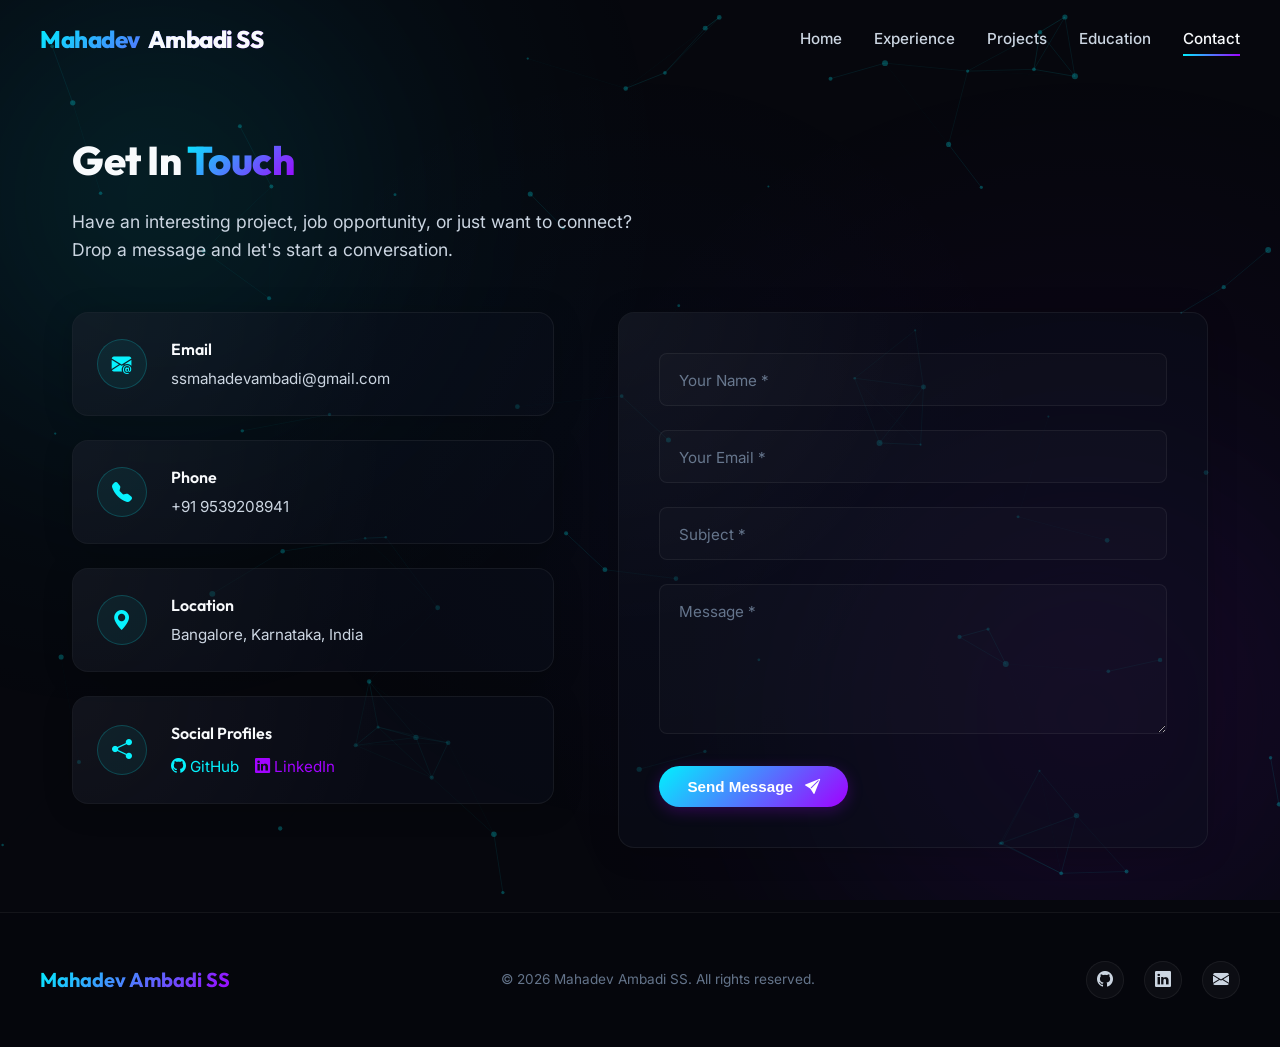
==== contact.html @ 2e487a55 "Inital Commit" ====
<!DOCTYPE html>
<html lang="en">
<head>
  <meta charset="UTF-8">
  <meta name="viewport" content="width=device-width, initial-scale=1.0">
  <meta name="description" content="Contact Mahadev Ambadi SS for collaboration, project inquiries, or software development opportunities.">
  <title>Mahadev Ambadi SS | Contact</title>
  <link rel="stylesheet" href="assets/css/style.css">
  <link rel="icon" type="image/png" href="assets/images/avatar.png">
</head>
<body>
  <!-- Dynamic Backgrounds -->
  <canvas id="bg-canvas"></canvas>
  <div class="aurora-bg">
    <div class="aurora-blob aurora-blob-1"></div>
    <div class="aurora-blob aurora-blob-2"></div>
  </div>

  <!-- Header / Navigation -->
  <header class="header-nav">
    <div class="nav-container">
      <a href="index.html" class="logo">Mahadev <span>Ambadi SS</span></a>
      <button class="nav-toggle" aria-label="Toggle Navigation">
        <i class="bi bi-list"></i>
      </button>
      <nav>
        <ul class="nav-menu">
          <li><a href="index.html" class="nav-link">Home</a></li>
          <li><a href="experience.html" class="nav-link">Experience</a></li>
          <li><a href="projects.html" class="nav-link">Projects</a></li>
          <li><a href="education.html" class="nav-link">Education</a></li>
          <li><a href="contact.html" class="nav-link active">Contact</a></li>
        </ul>
      </nav>
    </div>
  </header>

  <!-- Main Content -->
  <main class="page-fade-in">
    <section>
      <h2 class="section-title">Get In <span class="gradient-text">Touch</span></h2>
      <p class="section-subtitle">Have an interesting project, job opportunity, or just want to connect? Drop a message and let's start a conversation.</p>
      
      <div class="contact-wrapper">
        <!-- Contact Info Cards -->
        <div class="contact-info-cards">
          <!-- Email -->
          <div class="glass-card contact-info-card">
            <div class="contact-icon">
              <i class="bi bi-envelope-at-fill"></i>
            </div>
            <div class="contact-text">
              <h4>Email</h4>
              <p><a href="mailto:ssmahadevambadi@gmail.com">ssmahadevambadi@gmail.com</a></p>
            </div>
          </div>

          <!-- Phone -->
          <div class="glass-card contact-info-card">
            <div class="contact-icon">
              <i class="bi bi-telephone-fill"></i>
            </div>
            <div class="contact-text">
              <h4>Phone</h4>
              <p><a href="tel:+919539208941">+91 9539208941</a></p>
            </div>
          </div>

          <!-- Location -->
          <div class="glass-card contact-info-card">
            <div class="contact-icon">
              <i class="bi bi-geo-alt-fill"></i>
            </div>
            <div class="contact-text">
              <h4>Location</h4>
              <p>Bangalore, Karnataka, India</p>
            </div>
          </div>

          <!-- Socials Info -->
          <div class="glass-card contact-info-card">
            <div class="contact-icon">
              <i class="bi bi-share-fill"></i>
            </div>
            <div class="contact-text">
              <h4>Social Profiles</h4>
              <p style="margin-top: 0.5rem; display: flex; gap: 1rem;">
                <a href="https://github.com" target="_blank" style="color: var(--accent-cyan); display: inline-flex; align-items: center; gap: 0.25rem;"><i class="bi bi-github"></i> GitHub</a>
                <a href="https://linkedin.com" target="_blank" style="color: var(--accent-purple); display: inline-flex; align-items: center; gap: 0.25rem;"><i class="bi bi-linkedin"></i> LinkedIn</a>
              </p>
            </div>
          </div>
        </div>

        <!-- Contact Form -->
        <div class="glass-card">
          <form id="portfolio-contact-form" class="contact-form">
            <div class="form-group">
              <input type="text" id="contact-name" class="form-input" placeholder=" " required>
              <label for="contact-name">Your Name *</label>
            </div>
            
            <div class="form-group">
              <input type="email" id="contact-email" class="form-input" placeholder=" " required>
              <label for="contact-email">Your Email *</label>
            </div>
            
            <div class="form-group">
              <input type="text" id="contact-subject" class="form-input" placeholder=" " required>
              <label for="contact-subject">Subject *</label>
            </div>
            
            <div class="form-group">
              <textarea id="contact-message" class="form-input" placeholder=" " required></textarea>
              <label for="contact-message">Message *</label>
            </div>

            <button type="submit" class="btn btn-primary" style="align-self: flex-start;">Send Message <i class="bi bi-send-fill"></i></button>
          </form>
        </div>
      </div>
    </section>
  </main>

  <!-- Footer -->
  <footer>
    <div class="footer-container">
      <div class="footer-logo">Mahadev Ambadi SS</div>
      <p class="footer-copyright">&copy; 2026 Mahadev Ambadi SS. All rights reserved.</p>
      <div class="footer-socials">
        <a href="https://github.com" target="_blank" class="footer-social" aria-label="GitHub"><i class="bi bi-github"></i></a>
        <a href="https://linkedin.com" target="_blank" class="footer-social" aria-label="LinkedIn"><i class="bi bi-linkedin"></i></a>
        <a href="mailto:ssmahadevambadi@gmail.com" class="footer-social" aria-label="Email"><i class="bi bi-envelope-fill"></i></a>
      </div>
    </div>
  </footer>

  <!-- Scripts -->
  <script src="assets/js/main.js"></script>
</body>
</html>
---- assets/css/style.css ----
@import url('https://fonts.googleapis.com/css2?family=Inter:wght@300;400;500;600;700&family=Outfit:wght@400;500;600;700;800&display=swap');

/* --- DESIGN SYSTEM TOKENS --- */
:root {
  --bg-primary: #06070d;
  --bg-secondary: #0a0b12;
  --card-bg: rgba(13, 17, 30, 0.45);
  --card-border: rgba(255, 255, 255, 0.06);
  --card-border-glow: rgba(0, 242, 254, 0.15);
  --accent-cyan: #00f2fe;
  --accent-purple: #a100ff;
  --accent-blue: #2575fc;
  --accent-gradient: linear-gradient(135deg, var(--accent-cyan) 0%, var(--accent-purple) 100%);
  --accent-gradient-hover: linear-gradient(135deg, #05e6f2 0%, #8e00e0 100%);
  --text-primary: #f8fafc;
  --text-secondary: #cbd5e1;
  --text-muted: #64748b;
  --font-title: 'Outfit', sans-serif;
  --font-body: 'Inter', sans-serif;
  --transition-smooth: all 0.4s cubic-bezier(0.16, 1, 0.3, 1);
  --transition-fast: all 0.2s ease;
  --glow-shadow: 0 8px 32px 0 rgba(0, 242, 254, 0.1);
  --glass-blur: blur(16px);
}

/* --- RESET & GLOBAL STYLES --- */
* {
  box-sizing: border-box;
  margin: 0;
  padding: 0;
}

html {
  scroll-behavior: smooth;
  font-size: 16px;
  overflow-x: hidden;
}

body {
  background-color: var(--bg-primary);
  color: var(--text-primary);
  font-family: var(--font-body);
  line-height: 1.6;
  min-height: 100vh;
  position: relative;
  overflow-x: hidden;
  display: flex;
  flex-direction: column;
}

/* Scrollbar Customization */
::-webkit-scrollbar {
  width: 8px;
  height: 8px;
}
::-webkit-scrollbar-track {
  background: var(--bg-primary);
}
::-webkit-scrollbar-thumb {
  background: rgba(255, 255, 255, 0.1);
  border-radius: 4px;
}
::-webkit-scrollbar-thumb:hover {
  background: var(--accent-gradient);
}

a {
  color: inherit;
  text-decoration: none;
  transition: var(--transition-fast);
}

/* --- BACKGROUND ANIMATIONS --- */
#bg-canvas {
  position: fixed;
  top: 0;
  left: 0;
  width: 100%;
  height: 100%;
  z-index: -2;
  pointer-events: none;
}

.aurora-bg {
  position: fixed;
  top: 0;
  left: 0;
  width: 100%;
  height: 100%;
  z-index: -3;
  overflow: hidden;
  pointer-events: none;
  background: radial-gradient(circle at 10% 20%, rgba(0, 242, 254, 0.05) 0%, transparent 40%),
              radial-gradient(circle at 85% 70%, rgba(161, 0, 254, 0.06) 0%, transparent 45%),
              radial-gradient(circle at 50% 50%, rgba(37, 117, 252, 0.03) 0%, transparent 50%);
}

.aurora-blob {
  position: absolute;
  border-radius: 50%;
  filter: blur(80px);
  opacity: 0.35;
  animation: float-blob 25s infinite alternate ease-in-out;
  pointer-events: none;
}

.aurora-blob-1 {
  top: -10%;
  left: -10%;
  width: 45vw;
  height: 45vw;
  background: radial-gradient(circle, rgba(0, 242, 254, 0.2) 0%, rgba(37, 117, 252, 0.05) 70%);
}

.aurora-blob-2 {
  bottom: -15%;
  right: -10%;
  width: 50vw;
  height: 50vw;
  background: radial-gradient(circle, rgba(161, 0, 254, 0.22) 0%, rgba(0, 242, 254, 0.05) 70%);
  animation-delay: -5s;
  animation-duration: 30s;
}

@keyframes float-blob {
  0% {
    transform: translate(0, 0) scale(1) rotate(0deg);
  }
  50% {
    transform: translate(8%, 5%) scale(1.1) rotate(180deg);
  }
  100% {
    transform: translate(-5%, 10%) scale(0.9) rotate(360deg);
  }
}

/* --- HEADER / NAVIGATION --- */
.header-nav {
  position: fixed;
  top: 0;
  left: 0;
  width: 100%;
  padding: 1.25rem 2rem;
  z-index: 1000;
  transition: var(--transition-smooth);
}

.header-nav.scrolled {
  padding: 0.85rem 2rem;
  background: rgba(6, 7, 13, 0.75);
  backdrop-filter: var(--glass-blur);
  -webkit-backdrop-filter: var(--glass-blur);
  border-bottom: 1px solid var(--card-border);
  box-shadow: 0 10px 30px -10px rgba(0, 0, 0, 0.3);
}

.nav-container {
  max-width: 1200px;
  margin: 0 auto;
  display: flex;
  justify-content: space-between;
  align-items: center;
}

.logo {
  font-family: var(--font-title);
  font-size: 1.5rem;
  font-weight: 800;
  letter-spacing: -0.5px;
  background: var(--accent-gradient);
  -webkit-background-clip: text;
  -webkit-text-fill-color: transparent;
  display: flex;
  align-items: center;
  gap: 0.5rem;
}

.logo span {
  color: var(--text-primary);
  -webkit-text-fill-color: var(--text-primary);
}

.nav-menu {
  display: flex;
  list-style: none;
  gap: 2rem;
  align-items: center;
}

.nav-link {
  font-size: 0.95rem;
  font-weight: 500;
  color: var(--text-secondary);
  position: relative;
  padding: 0.5rem 0;
}

.nav-link::after {
  content: '';
  position: absolute;
  bottom: 0;
  left: 0;
  width: 0;
  height: 2px;
  background: var(--accent-gradient);
  transition: var(--transition-smooth);
}

.nav-link:hover, .nav-link.active {
  color: var(--text-primary);
}

.nav-link.active::after {
  width: 100%;
}

.nav-toggle {
  display: none;
  background: none;
  border: none;
  color: var(--text-primary);
  font-size: 1.5rem;
  cursor: pointer;
}

/* --- MAIN CONTAINER --- */
main {
  flex: 1;
  padding-top: 8rem; /* Offset for fixed header */
  max-width: 1200px;
  width: 100%;
  margin: 0 auto 4rem auto;
  padding-left: 2rem;
  padding-right: 2rem;
  z-index: 10;
}

/* Page transitions */
.page-fade-in {
  animation: fadeIn 0.6s cubic-bezier(0.16, 1, 0.3, 1) forwards;
}

@keyframes fadeIn {
  from {
    opacity: 0;
    transform: translateY(20px);
  }
  to {
    opacity: 1;
    transform: translateY(0);
  }
}

/* --- GLASSMOPHISM CARDS --- */
.glass-card {
  background: var(--card-bg);
  backdrop-filter: var(--glass-blur);
  -webkit-backdrop-filter: var(--glass-blur);
  border: 1px solid var(--card-border);
  border-radius: 16px;
  padding: 2.5rem;
  transition: var(--transition-smooth);
  box-shadow: 0 4px 30px rgba(0, 0, 0, 0.2);
  position: relative;
  overflow: hidden;
}

.glass-card::before {
  content: '';
  position: absolute;
  top: 0;
  left: 0;
  width: 100%;
  height: 100%;
  background: radial-gradient(800px circle at var(--mouse-x, 0) var(--mouse-y, 0), rgba(255, 255, 255, 0.04), transparent 40%);
  z-index: 1;
  pointer-events: none;
}

.glass-card:hover {
  border-color: var(--card-border-glow);
  box-shadow: 0 8px 30px rgba(0, 242, 254, 0.05);
  transform: translateY(-4px);
}

/* --- TITLES & HEADINGS --- */
.section-title {
  font-family: var(--font-title);
  font-size: 2.5rem;
  font-weight: 800;
  margin-bottom: 1rem;
  letter-spacing: -0.5px;
}

.gradient-text {
  background: var(--accent-gradient);
  -webkit-background-clip: text;
  -webkit-text-fill-color: transparent;
}

.section-subtitle {
  color: var(--text-secondary);
  font-size: 1.1rem;
  margin-bottom: 3rem;
  max-width: 600px;
}

/* --- BUTTONS --- */
.btn {
  display: inline-flex;
  align-items: center;
  gap: 0.75rem;
  padding: 0.75rem 1.75rem;
  border-radius: 30px;
  font-weight: 600;
  font-size: 0.95rem;
  cursor: pointer;
  transition: var(--transition-smooth);
  border: none;
}

.btn-primary {
  background: var(--accent-gradient);
  color: #fff;
  box-shadow: 0 4px 15px rgba(161, 0, 254, 0.25);
}

.btn-primary:hover {
  background: var(--accent-gradient-hover);
  box-shadow: 0 6px 20px rgba(161, 0, 254, 0.4);
  transform: translateY(-2px);
}

.btn-secondary {
  background: rgba(255, 255, 255, 0.05);
  color: var(--text-primary);
  border: 1px solid var(--card-border);
}

.btn-secondary:hover {
  background: rgba(255, 255, 255, 0.1);
  border-color: var(--accent-cyan);
  transform: translateY(-2px);
}

/* --- HERO SECTION (INDEX) --- */
.hero-wrapper {
  display: grid;
  grid-template-columns: 1.2fr 0.8fr;
  gap: 4rem;
  align-items: center;
  min-height: 65vh;
}

.hero-content {
  display: flex;
  flex-direction: column;
  align-items: flex-start;
}

.hero-tag {
  background: rgba(0, 242, 254, 0.08);
  border: 1px solid rgba(0, 242, 254, 0.2);
  color: var(--accent-cyan);
  padding: 0.4rem 1rem;
  border-radius: 30px;
  font-size: 0.85rem;
  font-weight: 600;
  letter-spacing: 1px;
  text-transform: uppercase;
  margin-bottom: 1.5rem;
}

.hero-title {
  font-family: var(--font-title);
  font-size: 4rem;
  font-weight: 800;
  line-height: 1.1;
  letter-spacing: -1.5px;
  margin-bottom: 1.5rem;
}

.hero-typed {
  font-size: 1.75rem;
  color: var(--text-secondary);
  margin-bottom: 2rem;
  height: 2.5rem;
  display: flex;
  align-items: center;
}

.typed-cursor {
  animation: blink 0.8s infinite;
  color: var(--accent-cyan);
  margin-left: 2px;
}

@keyframes blink {
  0%, 100% { opacity: 1; }
  50% { opacity: 0; }
}

.hero-desc {
  color: var(--text-secondary);
  font-size: 1.1rem;
  max-width: 580px;
  margin-bottom: 2.5rem;
}

.hero-buttons {
  display: flex;
  gap: 1.25rem;
}

.hero-img-container {
  display: flex;
  justify-content: center;
  align-items: center;
  position: relative;
}

.hero-img-glow {
  position: absolute;
  width: 105%;
  height: 105%;
  border-radius: 50%;
  background: var(--accent-gradient);
  filter: blur(25px);
  opacity: 0.3;
  z-index: 1;
  animation: pulse-glow 6s infinite alternate ease-in-out;
}

@keyframes pulse-glow {
  0% { transform: scale(0.98); opacity: 0.25; }
  100% { transform: scale(1.05); opacity: 0.4; }
}

.hero-img {
  width: 320px;
  height: 320px;
  border-radius: 50%;
  object-fit: cover;
  border: 4px solid rgba(255, 255, 255, 0.1);
  box-shadow: 0 15px 35px rgba(0,0,0,0.5);
  position: relative;
  z-index: 2;
  transition: var(--transition-smooth);
}

.hero-img:hover {
  border-color: var(--accent-cyan);
  transform: scale(1.02) rotate(1deg);
}

/* --- QUICK SKILLS SECTION --- */
.skills-brief-section {
  margin-top: 6rem;
}

.skills-grid {
  display: grid;
  grid-template-columns: repeat(auto-fit, minmax(280px, 1fr));
  gap: 2rem;
}

.skill-category-card {
  padding: 2rem;
}

.skill-category-card h3 {
  font-family: var(--font-title);
  font-size: 1.35rem;
  margin-bottom: 1.5rem;
  display: flex;
  align-items: center;
  gap: 0.75rem;
}

.skill-category-card h3 i {
  color: var(--accent-cyan);
}

.skill-tags {
  display: flex;
  flex-wrap: wrap;
  gap: 0.75rem;
}

.skill-tag {
  background: rgba(255, 255, 255, 0.04);
  border: 1px solid var(--card-border);
  border-radius: 8px;
  padding: 0.4rem 0.85rem;
  font-size: 0.85rem;
  font-weight: 500;
  transition: var(--transition-fast);
}

.skill-tag:hover {
  background: rgba(0, 242, 254, 0.06);
  border-color: rgba(0, 242, 254, 0.3);
  color: var(--accent-cyan);
  transform: translateY(-2px);
}

/* --- TIMELINE (EXPERIENCE) --- */
.timeline {
  position: relative;
  max-width: 900px;
  margin: 0 auto;
}

.timeline::after {
  content: '';
  position: absolute;
  width: 2px;
  background: rgba(255, 255, 255, 0.06);
  top: 0;
  bottom: 0;
  left: 50%;
  transform: translateX(-50%);
}

.timeline-item {
  padding: 1rem 3rem;
  position: relative;
  width: 50%;
  box-sizing: border-box;
}

.timeline-item-left {
  left: 0;
}

.timeline-item-right {
  left: 50%;
}

.timeline-dot {
  width: 16px;
  height: 16px;
  border-radius: 50%;
  background: var(--bg-primary);
  border: 3px solid var(--accent-cyan);
  position: absolute;
  top: 2rem;
  z-index: 5;
  box-shadow: 0 0 10px var(--accent-cyan);
  transition: var(--transition-fast);
}

.timeline-item-left .timeline-dot {
  right: -8px;
}

.timeline-item-right .timeline-dot {
  left: -8px;
}

.timeline-item:hover .timeline-dot {
  background: var(--accent-purple);
  border-color: var(--accent-purple);
  box-shadow: 0 0 15px var(--accent-purple);
}

.timeline-content {
  padding: 2rem;
  position: relative;
}

.timeline-date {
  font-weight: 600;
  font-size: 0.85rem;
  color: var(--accent-cyan);
  margin-bottom: 0.5rem;
  display: block;
}

.timeline-role {
  font-family: var(--font-title);
  font-size: 1.35rem;
  font-weight: 700;
  margin-bottom: 0.25rem;
}

.timeline-company {
  font-size: 1rem;
  color: var(--text-secondary);
  font-weight: 500;
  margin-bottom: 1.25rem;
  display: flex;
  align-items: center;
  gap: 0.5rem;
}

.timeline-company a {
  font-size: 0.8rem;
  background: rgba(255, 255, 255, 0.05);
  padding: 0.2rem 0.6rem;
  border-radius: 4px;
  color: var(--accent-purple);
  border: 1px solid rgba(161, 0, 254, 0.2);
}

.timeline-company a:hover {
  background: var(--accent-purple);
  color: #fff;
}

.timeline-bullets {
  list-style: none;
  color: var(--text-secondary);
  font-size: 0.92rem;
  display: flex;
  flex-direction: column;
  gap: 0.75rem;
}

.timeline-bullets li {
  position: relative;
  padding-left: 1.25rem;
}

.timeline-bullets li::before {
  content: '✦';
  position: absolute;
  left: 0;
  color: var(--accent-cyan);
  font-size: 0.8rem;
}

/* --- PROJECTS & ACHIEVEMENTS --- */
.portfolio-filters {
  display: flex;
  justify-content: center;
  gap: 1rem;
  margin-bottom: 3rem;
}

.filter-btn {
  background: rgba(255, 255, 255, 0.03);
  border: 1px solid var(--card-border);
  color: var(--text-secondary);
  padding: 0.6rem 1.5rem;
  border-radius: 30px;
  font-weight: 600;
  cursor: pointer;
  transition: var(--transition-fast);
}

.filter-btn:hover, .filter-btn.active {
  background: var(--accent-gradient);
  color: #fff;
  border-color: transparent;
  box-shadow: 0 4px 15px rgba(161, 0, 254, 0.2);
}

.projects-grid {
  display: grid;
  grid-template-columns: repeat(auto-fit, minmax(350px, 1fr));
  gap: 2.5rem;
  margin-bottom: 6rem;
}

.project-card {
  display: flex;
  flex-direction: column;
  height: 100%;
}

.project-status {
  position: absolute;
  top: 1.5rem;
  right: 1.5rem;
  font-size: 0.75rem;
  font-weight: 700;
  text-transform: uppercase;
  background: rgba(0, 242, 254, 0.08);
  color: var(--accent-cyan);
  padding: 0.25rem 0.75rem;
  border-radius: 4px;
  border: 1px solid rgba(0, 242, 254, 0.2);
  letter-spacing: 0.5px;
}

.project-title {
  font-family: var(--font-title);
  font-size: 1.5rem;
  font-weight: 700;
  margin-bottom: 1rem;
  margin-top: 0.5rem;
}

.project-desc {
  color: var(--text-secondary);
  font-size: 0.95rem;
  margin-bottom: 1.5rem;
  flex: 1;
}

.project-tech-list {
  display: flex;
  flex-wrap: wrap;
  gap: 0.5rem;
  margin-bottom: 1.5rem;
}

.project-tech {
  font-size: 0.8rem;
  background: rgba(255, 255, 255, 0.03);
  border: 1px solid var(--card-border);
  padding: 0.25rem 0.6rem;
  border-radius: 4px;
  color: var(--text-secondary);
}

.project-links {
  display: flex;
  gap: 1rem;
}

.project-link {
  display: inline-flex;
  align-items: center;
  gap: 0.5rem;
  font-size: 0.9rem;
  font-weight: 600;
  color: var(--accent-cyan);
}

.project-link:hover {
  color: var(--text-primary);
}

/* Achievements grid */
.achievements-grid {
  display: grid;
  grid-template-columns: repeat(auto-fit, minmax(280px, 1fr));
  gap: 2rem;
}

.achievement-card {
  text-align: center;
  padding: 2.5rem 2rem;
}

.achievement-icon {
  width: 60px;
  height: 60px;
  border-radius: 50%;
  background: rgba(161, 0, 254, 0.08);
  border: 1px solid rgba(161, 0, 254, 0.2);
  color: var(--accent-purple);
  display: flex;
  justify-content: center;
  align-items: center;
  font-size: 1.5rem;
  margin: 0 auto 1.5rem auto;
  transition: var(--transition-smooth);
}

.achievement-card:hover .achievement-icon {
  background: var(--accent-gradient);
  color: #fff;
  transform: rotate(360deg);
  box-shadow: 0 0 20px rgba(0, 242, 254, 0.3);
}

.achievement-value {
  font-family: var(--font-title);
  font-size: 2.25rem;
  font-weight: 800;
  color: var(--text-primary);
  margin-bottom: 0.5rem;
}

.achievement-label {
  color: var(--text-secondary);
  font-size: 1rem;
  font-weight: 500;
  margin-bottom: 0.5rem;
}

.achievement-detail {
  color: var(--text-muted);
  font-size: 0.85rem;
}

/* --- EDUCATION & CERTIFICATIONS --- */
.education-section {
  margin-bottom: 6rem;
}

.education-grid {
  display: grid;
  grid-template-columns: 1fr 1fr;
  gap: 2.5rem;
}

.education-card {
  display: flex;
  flex-direction: column;
}

.education-header {
  display: flex;
  justify-content: space-between;
  align-items: flex-start;
  margin-bottom: 1.5rem;
}

.education-title {
  font-family: var(--font-title);
  font-size: 1.5rem;
  font-weight: 700;
}

.education-duration {
  font-size: 0.85rem;
  font-weight: 600;
  color: var(--accent-cyan);
  background: rgba(0, 242, 254, 0.06);
  padding: 0.3rem 0.8rem;
  border-radius: 30px;
  border: 1px solid rgba(0, 242, 254, 0.2);
}

.education-inst {
  font-size: 1.05rem;
  color: var(--text-secondary);
  font-weight: 500;
  margin-bottom: 1rem;
}

.education-grade {
  font-size: 0.95rem;
  color: var(--text-primary);
  font-weight: 600;
  display: flex;
  align-items: center;
  gap: 0.5rem;
}

.education-grade span {
  color: var(--accent-purple);
}

/* Certifications Showcase */
.certifications-grid {
  display: grid;
  grid-template-columns: repeat(auto-fit, minmax(280px, 1fr));
  gap: 2rem;
}

.cert-card {
  display: flex;
  align-items: center;
  gap: 1.5rem;
  padding: 1.75rem;
}

.cert-icon {
  width: 50px;
  height: 50px;
  border-radius: 12px;
  background: rgba(255, 255, 255, 0.03);
  border: 1px solid var(--card-border);
  display: flex;
  justify-content: center;
  align-items: center;
  font-size: 1.5rem;
  color: var(--accent-cyan);
  flex-shrink: 0;
  transition: var(--transition-smooth);
}

.cert-card:hover .cert-icon {
  background: var(--accent-cyan);
  color: #06070d;
  box-shadow: 0 0 15px rgba(0, 242, 254, 0.4);
}

.cert-info h4 {
  font-family: var(--font-title);
  font-size: 1.1rem;
  font-weight: 600;
  margin-bottom: 0.25rem;
}

.cert-info p {
  color: var(--text-secondary);
  font-size: 0.85rem;
}

/* --- CONTACT SECTION --- */
.contact-wrapper {
  display: grid;
  grid-template-columns: 0.9fr 1.1fr;
  gap: 4rem;
  align-items: start;
}

.contact-info-cards {
  display: flex;
  flex-direction: column;
  gap: 1.5rem;
}

.contact-info-card {
  display: flex;
  align-items: center;
  gap: 1.5rem;
  padding: 1.5rem;
}

.contact-icon {
  width: 50px;
  height: 50px;
  border-radius: 50%;
  background: rgba(0, 242, 254, 0.06);
  border: 1px solid rgba(0, 242, 254, 0.2);
  color: var(--accent-cyan);
  display: flex;
  justify-content: center;
  align-items: center;
  font-size: 1.25rem;
  flex-shrink: 0;
}

.contact-info-card:hover .contact-icon {
  background: var(--accent-gradient);
  color: #fff;
  box-shadow: 0 0 15px rgba(0, 242, 254, 0.3);
}

.contact-text h4 {
  font-family: var(--font-title);
  font-weight: 600;
  font-size: 1rem;
  margin-bottom: 0.25rem;
}

.contact-text p, .contact-text a {
  color: var(--text-secondary);
  font-size: 0.95rem;
}

.contact-form {
  display: flex;
  flex-direction: column;
  gap: 1.5rem;
}

.form-group {
  position: relative;
  width: 100%;
}

.form-input {
  width: 100%;
  padding: 1rem 1.25rem;
  background: rgba(255, 255, 255, 0.02);
  border: 1px solid var(--card-border);
  border-radius: 8px;
  color: var(--text-primary);
  font-family: var(--font-body);
  font-size: 0.95rem;
  outline: none;
  transition: var(--transition-fast);
}

.form-input:focus {
  border-color: var(--accent-cyan);
  background: rgba(255, 255, 255, 0.04);
  box-shadow: 0 0 10px rgba(0, 242, 254, 0.1);
}

textarea.form-input {
  resize: vertical;
  min-height: 150px;
}

.form-group label {
  position: absolute;
  left: 1.25rem;
  top: 1rem;
  color: var(--text-muted);
  pointer-events: none;
  transition: var(--transition-fast);
  font-size: 0.95rem;
}

.form-input:focus ~ label,
.form-input:not(:placeholder-shown) ~ label {
  top: -0.6rem;
  left: 0.75rem;
  font-size: 0.75rem;
  color: var(--accent-cyan);
  background: var(--bg-primary);
  padding: 0 0.4rem;
  border-radius: 4px;
}

/* --- FOOTER --- */
footer {
  border-top: 1px solid var(--card-border);
  background: rgba(6, 7, 13, 0.9);
  padding: 3rem 2rem;
  margin-top: auto;
  z-index: 10;
}

.footer-container {
  max-width: 1200px;
  margin: 0 auto;
  display: flex;
  justify-content: space-between;
  align-items: center;
}

.footer-logo {
  font-family: var(--font-title);
  font-size: 1.25rem;
  font-weight: 700;
  background: var(--accent-gradient);
  -webkit-background-clip: text;
  -webkit-text-fill-color: transparent;
}

.footer-copyright {
  font-size: 0.85rem;
  color: var(--text-muted);
}

.footer-socials {
  display: flex;
  gap: 1.25rem;
}

.footer-social {
  width: 38px;
  height: 38px;
  border-radius: 50%;
  background: rgba(255, 255, 255, 0.03);
  border: 1px solid var(--card-border);
  display: flex;
  justify-content: center;
  align-items: center;
  color: var(--text-secondary);
  font-size: 1rem;
  transition: var(--transition-smooth);
}

.footer-social:hover {
  background: var(--accent-cyan);
  color: #06070d;
  box-shadow: 0 0 10px rgba(0, 242, 254, 0.3);
  transform: translateY(-2px);
}

/* --- RESPONSIVE BREAKPOINTS --- */
@media (max-width: 1024px) {
  main {
    padding-left: 1.5rem;
    padding-right: 1.5rem;
  }
  .hero-wrapper {
    gap: 2rem;
  }
  .hero-title {
    font-size: 3.25rem;
  }
  .contact-wrapper {
    gap: 2rem;
  }
}

@media (max-width: 900px) {
  .timeline::after {
    left: 20px;
  }
  .timeline-item {
    width: 100%;
    padding-left: 50px;
    padding-right: 0;
  }
  .timeline-item-right {
    left: 0;
  }
  .timeline-item-left .timeline-dot,
  .timeline-item-right .timeline-dot {
    left: 12px;
    right: auto;
  }
}

@media (max-width: 768px) {
  main {
    padding-top: 7rem;
  }
  .header-nav {
    padding: 1rem;
  }
  .nav-toggle {
    display: block;
    z-index: 1100;
  }
  .nav-menu {
    position: fixed;
    top: 0;
    right: -100%;
    width: 280px;
    height: 100vh;
    background: rgba(6, 7, 13, 0.95);
    backdrop-filter: var(--glass-blur);
    -webkit-backdrop-filter: var(--glass-blur);
    border-left: 1px solid var(--card-border);
    flex-direction: column;
    justify-content: center;
    gap: 3rem;
    transition: var(--transition-smooth);
    z-index: 1090;
  }
  .nav-menu.active {
    right: 0;
  }
  .hero-wrapper {
    grid-template-columns: 1fr;
    text-align: center;
    gap: 3rem;
  }
  .hero-content {
    align-items: center;
  }
  .hero-title {
    font-size: 2.75rem;
  }
  .hero-desc {
    margin: 0 auto 2rem auto;
  }
  .hero-buttons {
    justify-content: center;
  }
  .education-grid {
    grid-template-columns: 1fr;
  }
  .contact-wrapper {
    grid-template-columns: 1fr;
  }
  .footer-container {
    flex-direction: column;
    gap: 1.5rem;
    text-align: center;
  }
}

@media (max-width: 480px) {
  .hero-title {
    font-size: 2.25rem;
  }
  .hero-typed {
    font-size: 1.4rem;
  }
  .hero-img {
    width: 250px;
    height: 250px;
  }
  .section-title {
    font-size: 2rem;
  }
  .portfolio-filters {
    flex-wrap: wrap;
    gap: 0.5rem;
  }
  .filter-btn {
    padding: 0.5rem 1rem;
    font-size: 0.85rem;
  }
  .glass-card {
    padding: 1.5rem;
  }
}
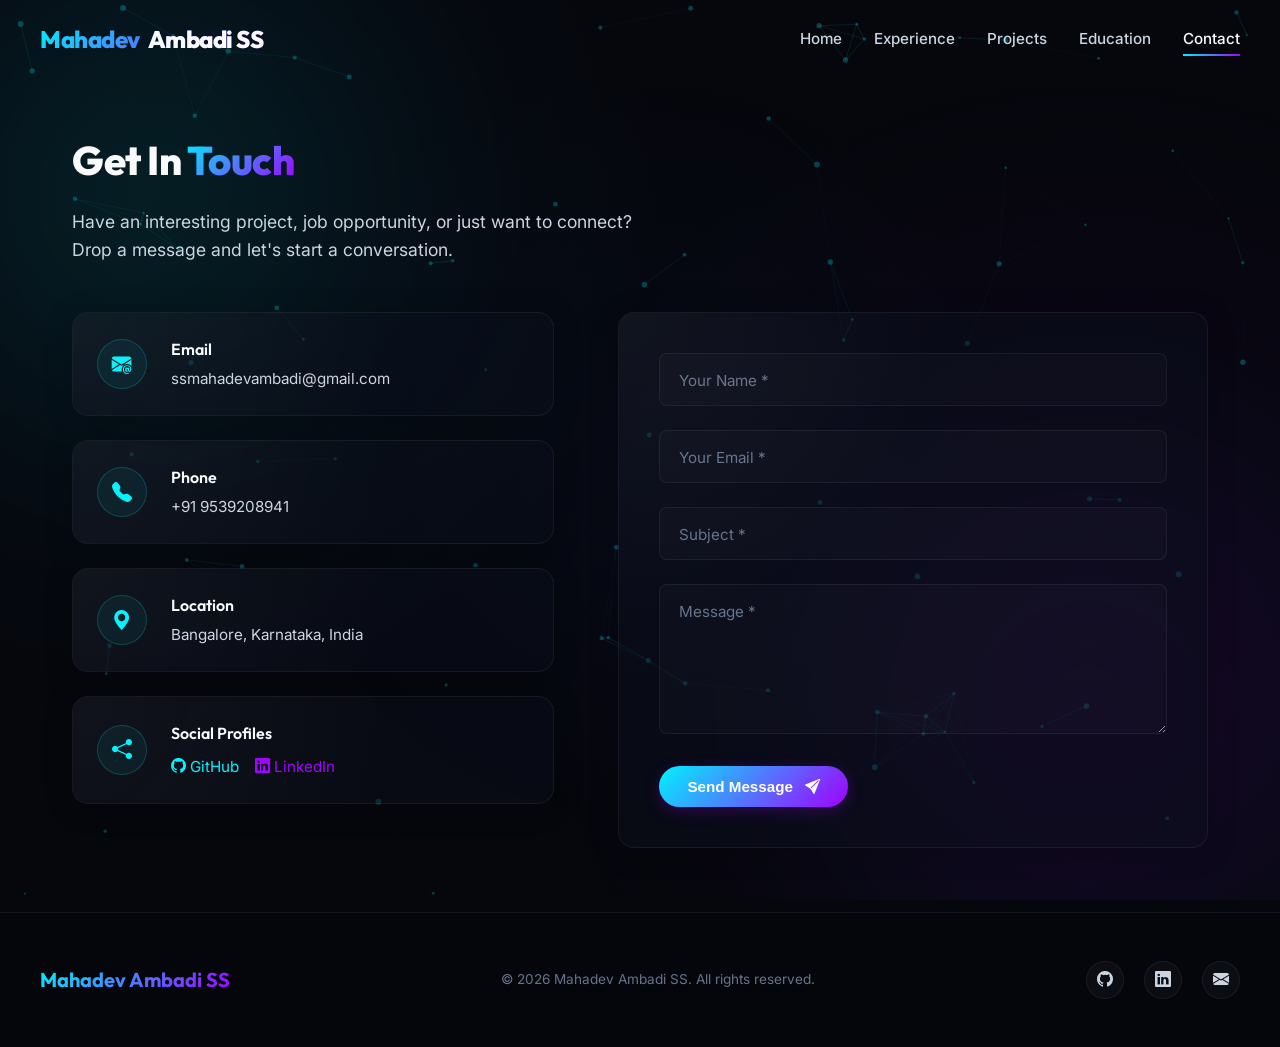
==== commit ed1d06a9: "Updated Mail Receiving" ====
--- a/contact.html
+++ b/contact.html
@@ -95,23 +95,27 @@
         <!-- Contact Form -->
         <div class="glass-card">
           <form id="portfolio-contact-form" class="contact-form">
+            <!-- FormSubmit spam prevention & styling -->
+            <input type="text" name="_honey" style="display:none">
+            <input type="hidden" name="_template" value="box">
+            
             <div class="form-group">
-              <input type="text" id="contact-name" class="form-input" placeholder=" " required>
+              <input type="text" id="contact-name" name="name" class="form-input" placeholder=" " required>
               <label for="contact-name">Your Name *</label>
             </div>
             
             <div class="form-group">
-              <input type="email" id="contact-email" class="form-input" placeholder=" " required>
+              <input type="email" id="contact-email" name="email" class="form-input" placeholder=" " required>
               <label for="contact-email">Your Email *</label>
             </div>
             
             <div class="form-group">
-              <input type="text" id="contact-subject" class="form-input" placeholder=" " required>
+              <input type="text" id="contact-subject" name="subject" class="form-input" placeholder=" " required>
               <label for="contact-subject">Subject *</label>
             </div>
             
             <div class="form-group">
-              <textarea id="contact-message" class="form-input" placeholder=" " required></textarea>
+              <textarea id="contact-message" name="message" class="form-input" placeholder=" " required></textarea>
               <label for="contact-message">Message *</label>
             </div>
 
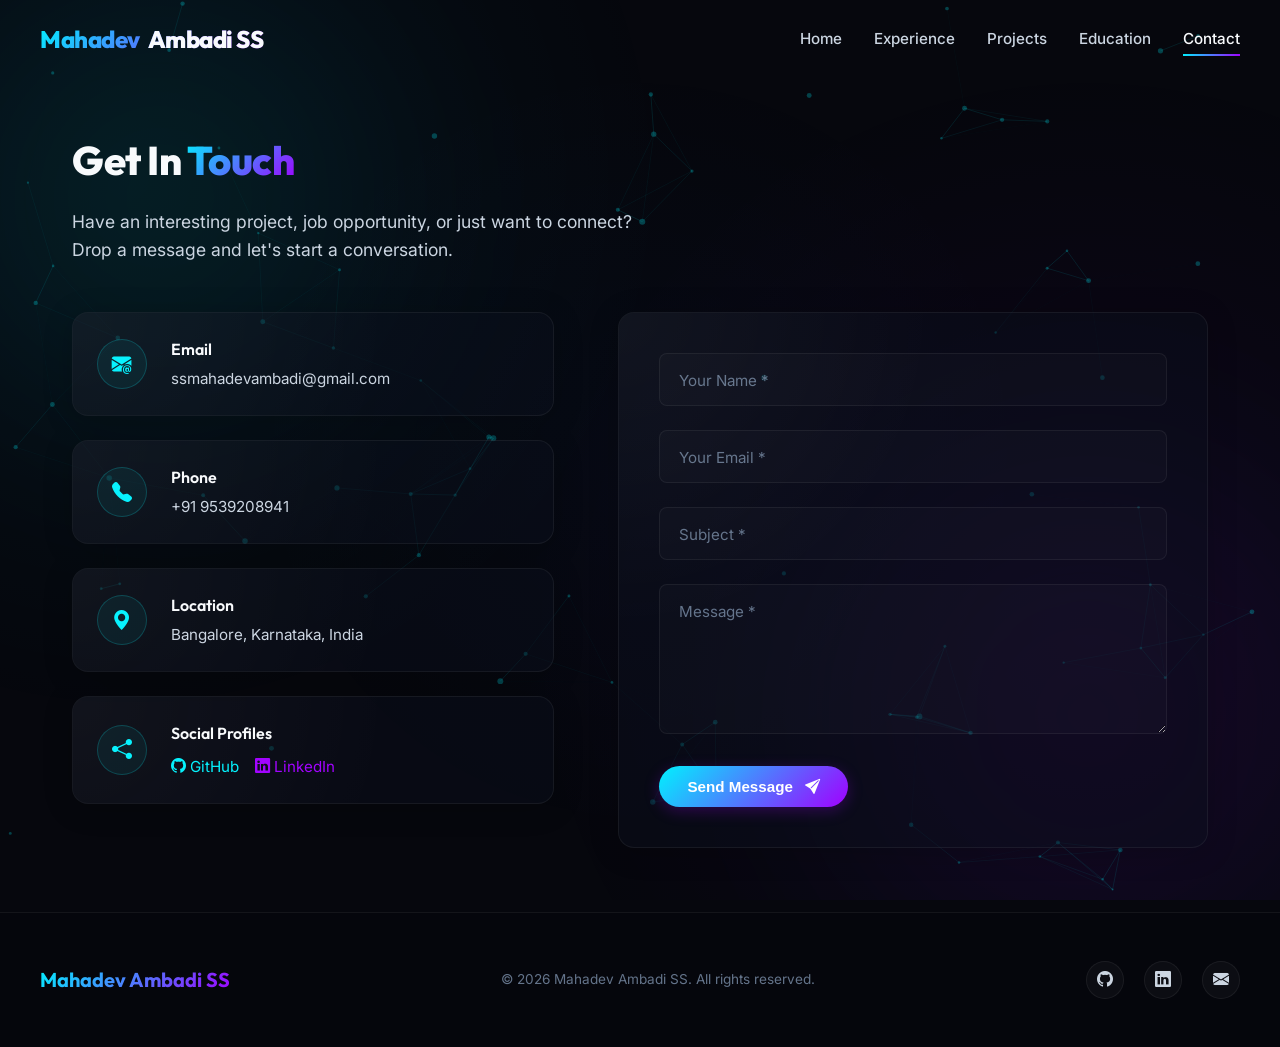
==== commit ecbfc98c: "Links Updated" ====
--- a/contact.html
+++ b/contact.html
@@ -85,8 +85,8 @@
             <div class="contact-text">
               <h4>Social Profiles</h4>
               <p style="margin-top: 0.5rem; display: flex; gap: 1rem;">
-                <a href="https://github.com" target="_blank" style="color: var(--accent-cyan); display: inline-flex; align-items: center; gap: 0.25rem;"><i class="bi bi-github"></i> GitHub</a>
-                <a href="https://linkedin.com" target="_blank" style="color: var(--accent-purple); display: inline-flex; align-items: center; gap: 0.25rem;"><i class="bi bi-linkedin"></i> LinkedIn</a>
+                <a href="https://github.com/mahadev-ambadi" target="_blank" style="color: var(--accent-cyan); display: inline-flex; align-items: center; gap: 0.25rem;"><i class="bi bi-github"></i> GitHub</a>
+                <a href="https://www.linkedin.com/in/mahadev-ambadi-a437b7306?utm_source=share_via&utm_content=profile&utm_medium=member_android" target="_blank" style="color: var(--accent-purple); display: inline-flex; align-items: center; gap: 0.25rem;"><i class="bi bi-linkedin"></i> LinkedIn</a>
               </p>
             </div>
           </div>
@@ -132,8 +132,8 @@
       <div class="footer-logo">Mahadev Ambadi SS</div>
       <p class="footer-copyright">&copy; 2026 Mahadev Ambadi SS. All rights reserved.</p>
       <div class="footer-socials">
-        <a href="https://github.com" target="_blank" class="footer-social" aria-label="GitHub"><i class="bi bi-github"></i></a>
-        <a href="https://linkedin.com" target="_blank" class="footer-social" aria-label="LinkedIn"><i class="bi bi-linkedin"></i></a>
+        <a href="https://github.com/mahadev-ambadi" target="_blank" class="footer-social" aria-label="GitHub"><i class="bi bi-github"></i></a>
+        <a href="https://www.linkedin.com/in/mahadev-ambadi-a437b7306?utm_source=share_via&utm_content=profile&utm_medium=member_android" target="_blank" class="footer-social" aria-label="LinkedIn"><i class="bi bi-linkedin"></i></a>
         <a href="mailto:ssmahadevambadi@gmail.com" class="footer-social" aria-label="Email"><i class="bi bi-envelope-fill"></i></a>
       </div>
     </div>
